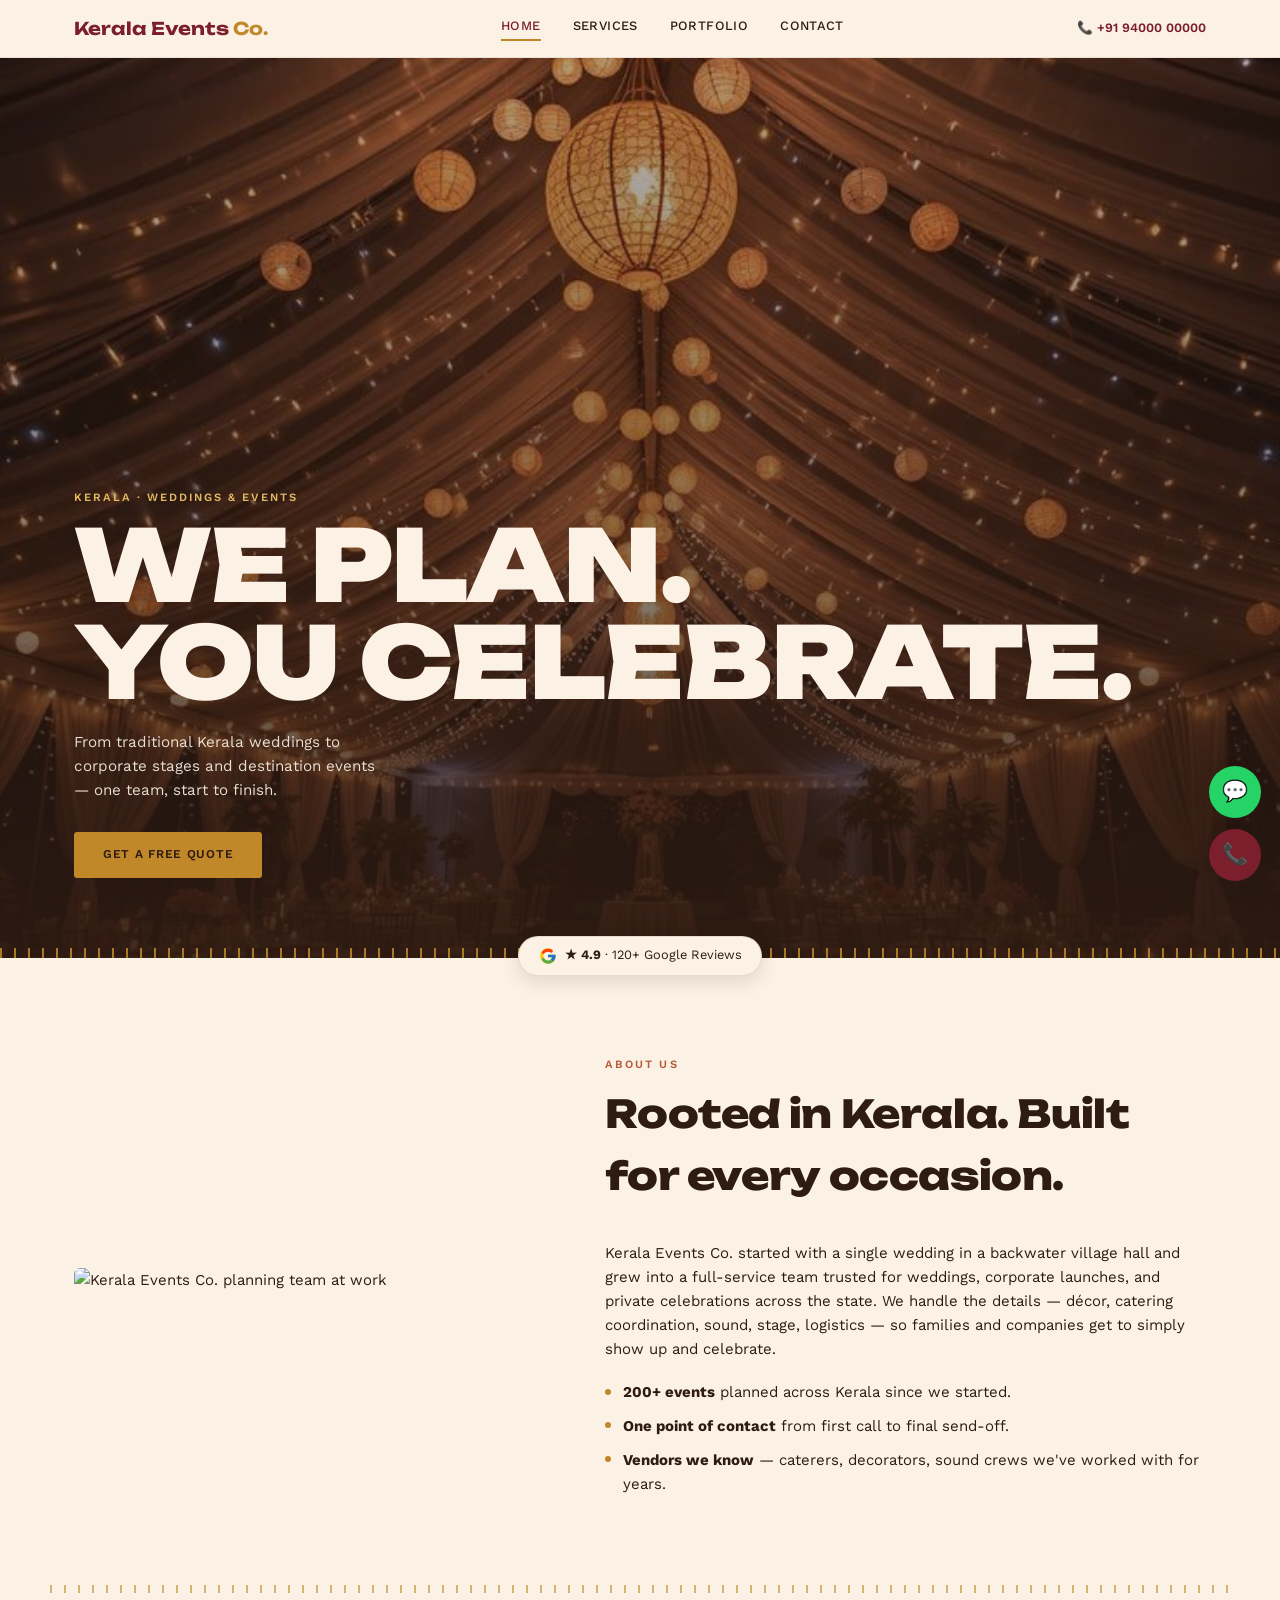
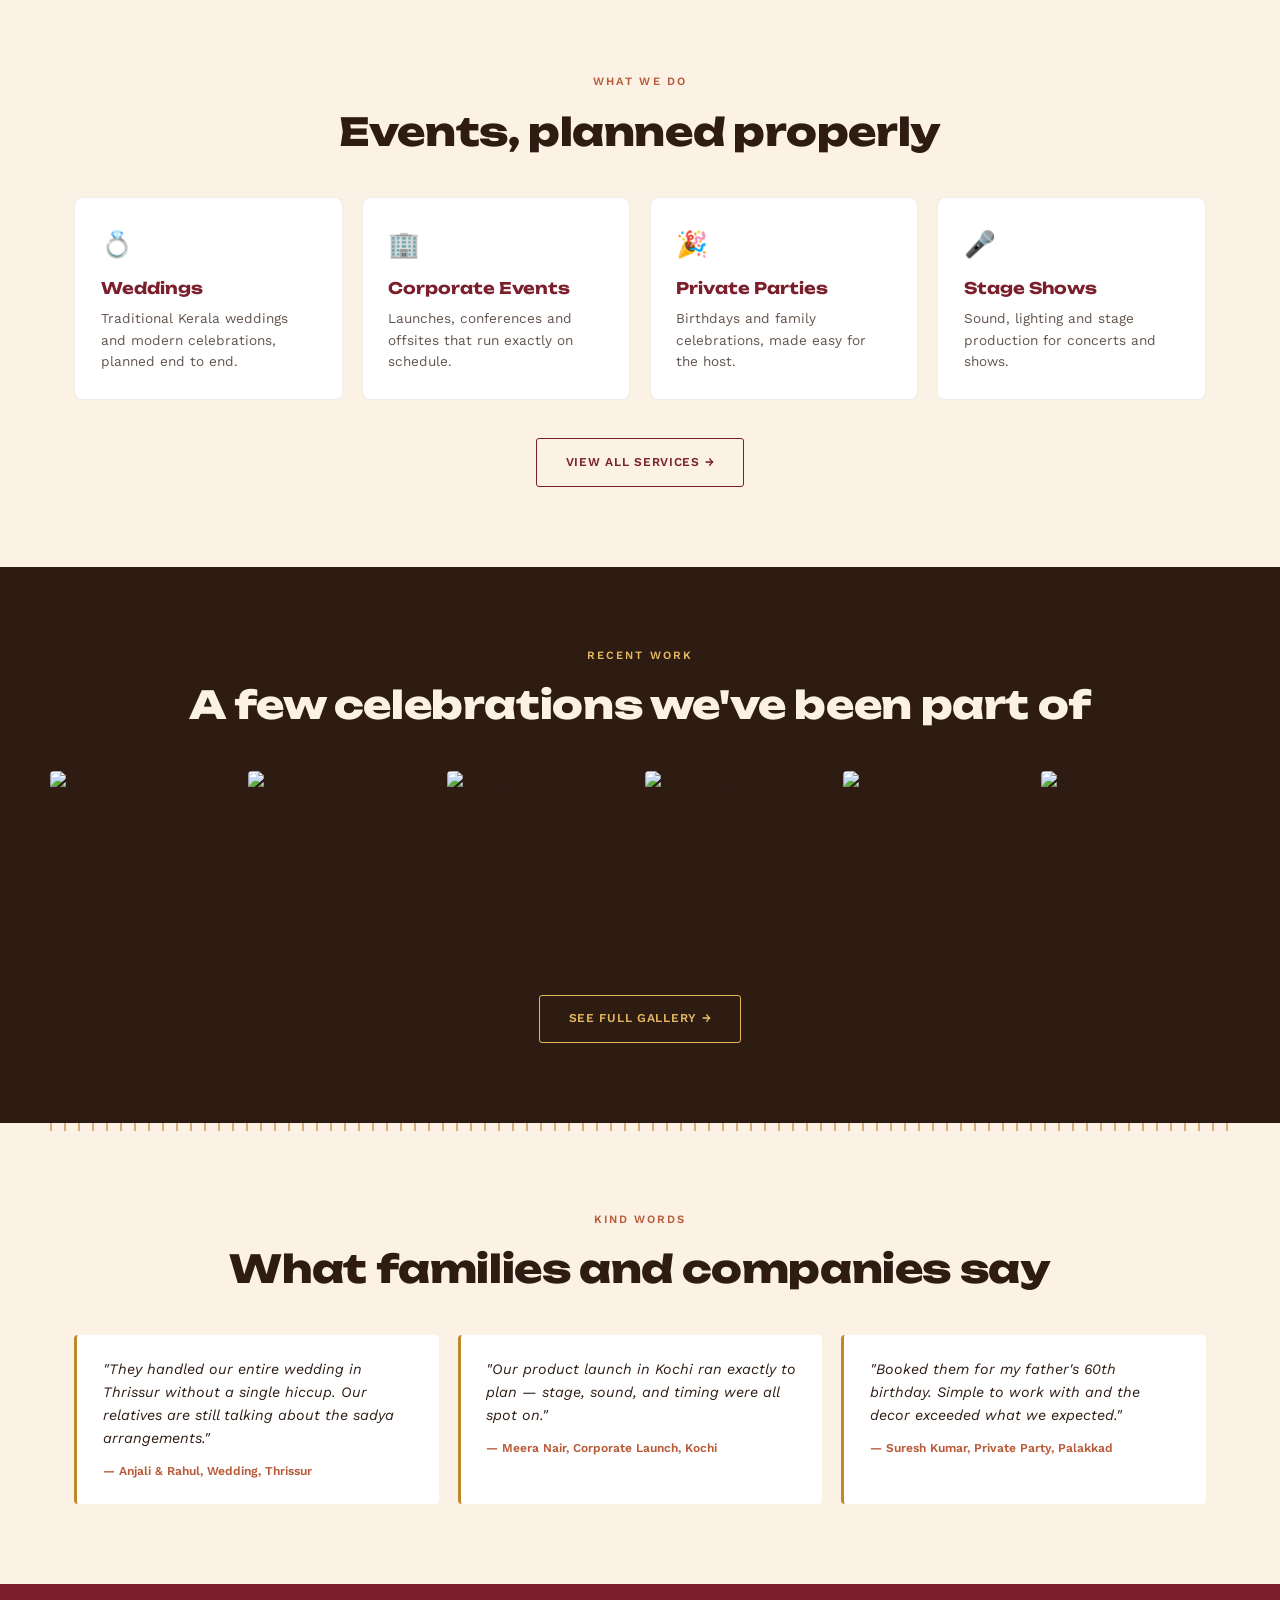
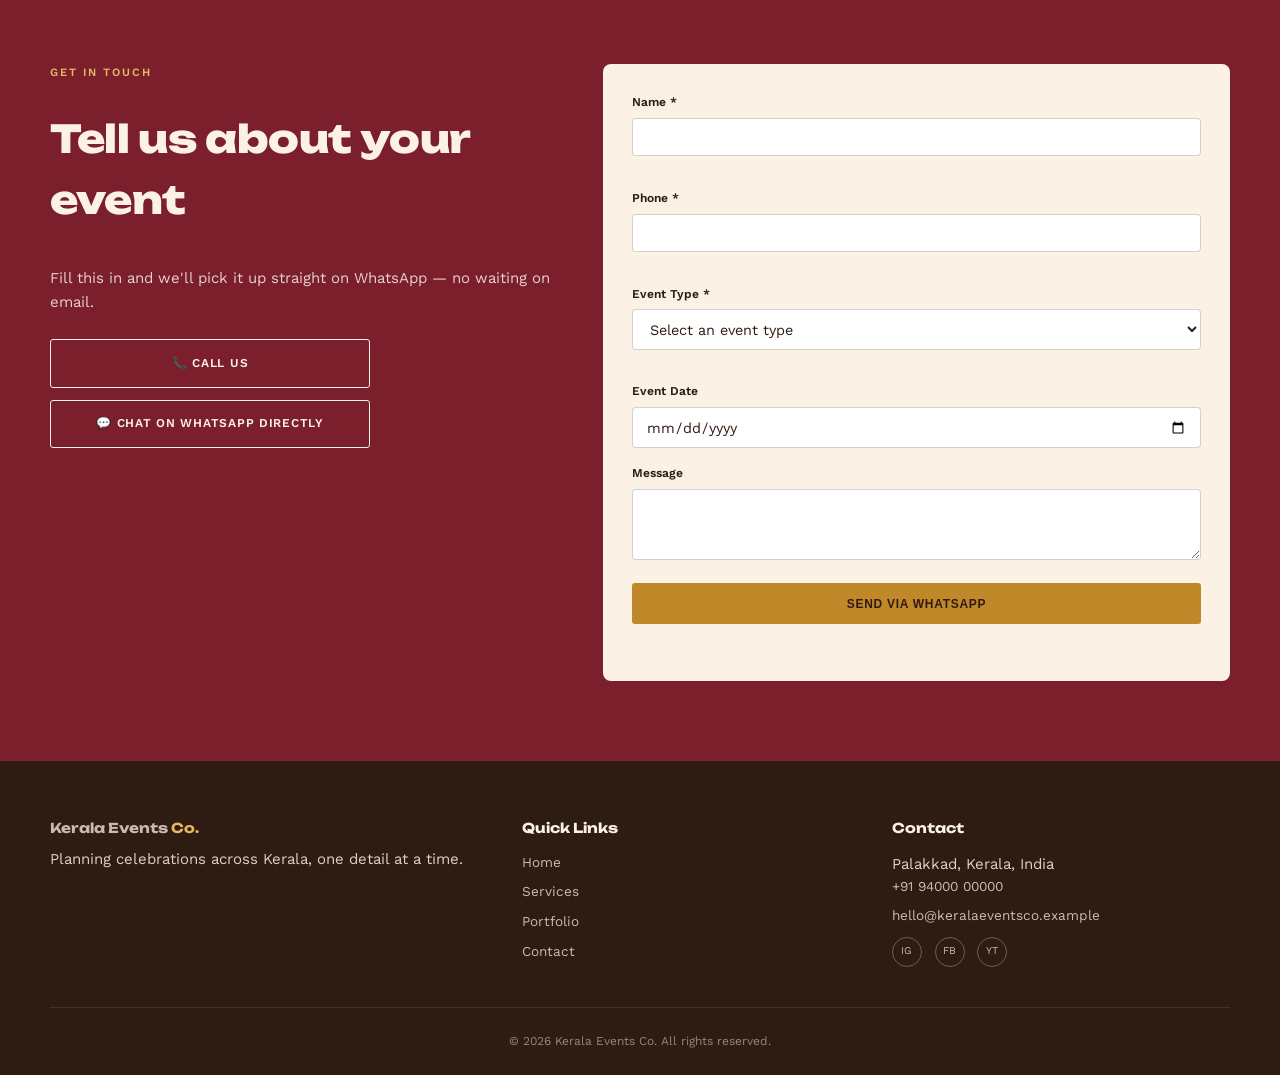
==== index.html @ bb2721f1 "Initial commit" ====
<!DOCTYPE html>
<html lang="en">
<head>
<meta charset="UTF-8">
<meta name="viewport" content="width=device-width, initial-scale=1.0">
<title>Kerala Events Co. — Weddings, Corporate &amp; Private Events in Kerala</title>
<meta name="description" content="Kerala Events Co. plans weddings, corporate events, private parties, destination events, stage shows and exhibitions across Kerala.">

<!-- Google Fonts: Unbounded (giant display) + Work Sans (small body/utility) -->
<link rel="preconnect" href="https://fonts.googleapis.com">
<link rel="preconnect" href="https://fonts.gstatic.com" crossorigin>
<link href="https://fonts.googleapis.com/css2?family=Unbounded:wght@400;600;800;900&family=Work+Sans:wght@400;500;600&display=swap" rel="stylesheet">

<link rel="stylesheet" href="style.css">
</head>
<body>

<!-- ============ HEADER ============ -->
<header class="site-header" id="siteHeader">
  <div class="header-inner">
    <a href="index.html" class="logo">Kerala Events <span>Co.</span></a>

    <nav class="main-nav" id="mainNav">
      <a href="index.html" class="active">Home</a>
      <a href="services.html">Services</a>
      <a href="portfolio.html">Portfolio</a>
      <a href="index.html#contact">Contact</a>
    </nav>

    <div class="header-right">
      <a href="tel:+919400000000" class="header-phone">📞 +91 94000 00000</a>
      <button class="hamburger" id="hamburgerBtn" aria-label="Toggle menu" aria-expanded="false">
        <span></span><span></span><span></span>
      </button>
    </div>
  </div>
</header>

<!-- ============ HERO ============ -->
<section class="hero" id="hero">
  <div class="hero-media" aria-hidden="true">
    <!-- Drop your image file into an "images" folder next to this HTML file,
         then update the path below to match its filename, e.g. images/hero.jpg -->
    <img src="images/hero.jpg" alt="" class="hero-img">
    <div class="hero-overlay"></div>
  </div>

  <div class="hero-content">
    <p class="eyebrow">Kerala · Weddings &amp; Events</p>
    <h1 class="hero-title">WE&nbsp;PLAN.<br>YOU&nbsp;CELEBRATE.</h1>
    <p class="hero-sub">From traditional Kerala weddings to corporate stages and destination events — one team, start to finish.</p>
    <a href="#contact" class="btn btn-gold" id="heroCta">Get a Free Quote</a>
  </div>

  <div class="kasavu-strip" aria-hidden="true"></div>
</section>

<!-- ============ GOOGLE REVIEWS BADGE ============ -->
<div class="reviews-badge-wrap">
  <!-- TODO: replace href with the real Google Maps/Reviews listing URL -->
  <a href="https://www.google.com/maps/place/PLACEHOLDER" target="_blank" rel="noopener" class="reviews-badge">
    <svg width="18" height="18" viewBox="0 0 48 48" aria-hidden="true">
      <path fill="#FFC107" d="M43.6 20.5H42V20.4H24v7.2h11.3c-1.6 4.7-6.1 8.1-11.3 8.1-6.9 0-12.5-5.6-12.5-12.5S17.1 10.7 24 10.7c3.2 0 6.1 1.2 8.3 3.2l5.4-5.4C34.3 5.3 29.4 3.3 24 3.3 12.6 3.3 3.3 12.6 3.3 24S12.6 44.7 24 44.7c11 0 21-8 21-21 0-1.1-.1-2.2-.4-3.2z"/>
      <path fill="#FF3D00" d="M6.3 14.7l6 4.4C13.9 15.4 18.6 12.7 24 12.7c3.2 0 6.1 1.2 8.3 3.2l5.4-5.4C34.3 6.9 29.4 4.7 24 4.7c-7.3 0-13.6 4.1-16.9 10z"/>
      <path fill="#4CAF50" d="M24 44.7c5.3 0 10.1-2 13.7-5.3l-6.3-5.3c-2 1.4-4.6 2.3-7.4 2.3-5.2 0-9.6-3.4-11.2-8.1l-6.2 4.8c3.2 6.3 9.7 10.6 17.4 10.6z"/>
      <path fill="#1976D2" d="M43.6 20.5H42V20.4H24v7.2h11.3c-.8 2.3-2.2 4.2-4 5.6l6.3 5.3c-.4.4 6.7-4.9 6.7-15.1 0-1.1-.1-2.2-.4-3.2z"/>
    </svg>
    <span><strong>★ 4.9</strong> · 120+ Google Reviews</span>
  </a>
</div>

<!-- ============ ABOUT ============ -->
<section class="section about" id="about">
  <div class="about-inner">
    <div class="about-img">
      <img src="https://placehold.co/700x800/7A1F2B/FBF1E5?text=Our+Team" alt="Kerala Events Co. planning team at work">
    </div>
    <div class="about-text">
      <p class="eyebrow eyebrow-dark">About Us</p>
      <h2>Rooted in Kerala. Built for every occasion.</h2>
      <p>Kerala Events Co. started with a single wedding in a backwater village hall and grew into a full-service team trusted for weddings, corporate launches, and private celebrations across the state. We handle the details — décor, catering coordination, sound, stage, logistics — so families and companies get to simply show up and celebrate.</p>
      <ul class="usp-list">
        <li><strong>200+ events</strong> planned across Kerala since we started.</li>
        <li><strong>One point of contact</strong> from first call to final send-off.</li>
        <li><strong>Vendors we know</strong> — caterers, decorators, sound crews we've worked with for years.</li>
      </ul>
    </div>
  </div>
</section>

<div class="kasavu-divider" aria-hidden="true"></div>

<!-- ============ SERVICES PREVIEW ============ -->
<section class="section services-preview" id="services-preview">
  <p class="eyebrow eyebrow-dark center">What We Do</p>
  <h2 class="center">Events, planned properly</h2>

  <div class="service-cards">
    <a href="services.html#weddings" class="service-card">
      <span class="service-icon">💍</span>
      <h3>Weddings</h3>
      <p>Traditional Kerala weddings and modern celebrations, planned end to end.</p>
    </a>
    <a href="services.html#corporate" class="service-card">
      <span class="service-icon">🏢</span>
      <h3>Corporate Events</h3>
      <p>Launches, conferences and offsites that run exactly on schedule.</p>
    </a>
    <a href="services.html#private-parties" class="service-card">
      <span class="service-icon">🎉</span>
      <h3>Private Parties</h3>
      <p>Birthdays and family celebrations, made easy for the host.</p>
    </a>
    <a href="services.html#stage-shows" class="service-card">
      <span class="service-icon">🎤</span>
      <h3>Stage Shows</h3>
      <p>Sound, lighting and stage production for concerts and shows.</p>
    </a>
  </div>

  <div class="center">
    <a href="services.html" class="btn btn-outline">View All Services →</a>
  </div>
</section>

<!-- ============ PORTFOLIO PREVIEW ============ -->
<section class="section portfolio-preview" id="portfolio-preview">
  <p class="eyebrow center">Recent Work</p>
  <h2 class="center light">A few celebrations we've been part of</h2>

  <div class="portfolio-grid">
    <img src="https://placehold.co/500x500/7A1F2B/FBF1E5?text=Wedding+1" alt="Kerala wedding decor setup">
    <img src="https://placehold.co/500x500/C08829/2E1B12?text=Corporate+1" alt="Corporate event stage">
    <img src="https://placehold.co/500x500/2E1B12/FBF1E5?text=Wedding+2" alt="Wedding mandapam decoration">
    <img src="https://placehold.co/500x500/B75B39/FBF1E5?text=Private+Party" alt="Private birthday party setup">
    <img src="https://placehold.co/500x500/7A1F2B/FBF1E5?text=Stage+Show" alt="Stage show lighting setup">
    <img src="https://placehold.co/500x500/C08829/2E1B12?text=Exhibition" alt="Exhibition stall design">
  </div>

  <div class="center">
    <a href="portfolio.html" class="btn btn-gold-outline">See Full Gallery →</a>
  </div>
</section>

<div class="kasavu-divider" aria-hidden="true"></div>

<!-- ============ TESTIMONIALS ============ -->
<section class="section testimonials" id="testimonials">
  <p class="eyebrow eyebrow-dark center">Kind Words</p>
  <h2 class="center">What families and companies say</h2>

  <div class="testimonial-grid">
    <blockquote class="testimonial-card">
      <p>"They handled our entire wedding in Thrissur without a single hiccup. Our relatives are still talking about the sadya arrangements."</p>
      <footer>— Anjali &amp; Rahul, Wedding, Thrissur</footer>
    </blockquote>
    <blockquote class="testimonial-card">
      <p>"Our product launch in Kochi ran exactly to plan — stage, sound, and timing were all spot on."</p>
      <footer>— Meera Nair, Corporate Launch, Kochi</footer>
    </blockquote>
    <blockquote class="testimonial-card">
      <p>"Booked them for my father's 60th birthday. Simple to work with and the decor exceeded what we expected."</p>
      <footer>— Suresh Kumar, Private Party, Palakkad</footer>
    </blockquote>
  </div>
</section>

<!-- ============ CONTACT SECTION (only form on the site) ============ -->
<section class="section contact" id="contact">
  <div class="contact-inner">
    <div class="contact-text">
      <p class="eyebrow">Get in Touch</p>
      <h2>Tell us about your event</h2>
      <p>Fill this in and we'll pick it up straight on WhatsApp — no waiting on email.</p>

      <div class="contact-alt">
        <a href="tel:+919400000000" class="btn btn-outline-light">📞 Call Us</a>
        <a href="https://wa.me/919400000000" target="_blank" rel="noopener" class="btn btn-outline-light">💬 Chat on WhatsApp Directly</a>
      </div>
    </div>

    <form id="contactForm" class="contact-form" novalidate>
      <div class="form-row">
        <label for="name">Name *</label>
        <input type="text" id="name" name="name" required>
        <span class="error-msg" id="err-name"></span>
      </div>

      <div class="form-row">
        <label for="phone">Phone *</label>
        <input type="tel" id="phone" name="phone" required>
        <span class="error-msg" id="err-phone"></span>
      </div>

      <div class="form-row">
        <label for="eventType">Event Type *</label>
        <select id="eventType" name="eventType" required>
          <option value="">Select an event type</option>
          <option value="Wedding">Wedding</option>
          <option value="Corporate Event">Corporate Event</option>
          <option value="Private Party">Private Party</option>
          <option value="Destination Event">Destination Event</option>
          <option value="Stage Show">Stage Show</option>
          <option value="Exhibition">Exhibition</option>
          <option value="Other">Other</option>
        </select>
        <span class="error-msg" id="err-eventType"></span>
      </div>

      <div class="form-row">
        <label for="eventDate">Event Date</label>
        <input type="date" id="eventDate" name="eventDate">
      </div>

      <div class="form-row">
        <label for="message">Message</label>
        <textarea id="message" name="message" rows="3"></textarea>
      </div>

      <button type="submit" class="btn btn-gold full-width">Send via WhatsApp</button>
      <p class="form-status" id="formStatus" aria-live="polite"></p>
    </form>
  </div>
</section>

<!-- ============ FOOTER ============ -->
<footer class="site-footer">
  <div class="footer-inner">
    <div class="footer-col">
      <a href="index.html" class="logo footer-logo">Kerala Events <span>Co.</span></a>
      <p>Planning celebrations across Kerala, one detail at a time.</p>
    </div>

    <div class="footer-col">
      <h4>Quick Links</h4>
      <a href="index.html">Home</a>
      <a href="services.html">Services</a>
      <a href="portfolio.html">Portfolio</a>
      <a href="index.html#contact">Contact</a>
    </div>

    <div class="footer-col">
      <h4>Contact</h4>
      <p>Palakkad, Kerala, India</p>
      <p><a href="tel:+919400000000">+91 94000 00000</a></p>
      <p><a href="mailto:hello@keralaeventsco.example">hello@keralaeventsco.example</a></p>
      <div class="social-icons">
        <a href="#" aria-label="Instagram">IG</a>
        <a href="#" aria-label="Facebook">FB</a>
        <a href="#" aria-label="YouTube">YT</a>
      </div>
    </div>
  </div>
  <p class="copyright">© 2026 Kerala Events Co. All rights reserved.</p>
</footer>

<!-- ============ FLOATING WHATSAPP + CALL BUTTONS ============ -->
<div class="floating-buttons">
  <a href="https://wa.me/919400000000" target="_blank" rel="noopener" class="fab fab-whatsapp" aria-label="Chat on WhatsApp">💬</a>
  <a href="tel:+919400000000" class="fab fab-call" aria-label="Call us">📞</a>
</div>

<script src="script.js"></script>
</body>
</html>
---- style.css ----
/* ============================================================
   KERALA EVENTS CO. — SHARED STYLESHEET
   Tokens:
   --ivory   #FBF1E5  background
   --maroon  #7A1F2B  primary (kasavu border maroon)
   --gold    #C08829  accent (kasavu gold thread)
   --coffee  #2E1B12  ink / dark sections
   --clay    #B75B39  secondary warm accent
   Display font: Unbounded (giant, used sparingly)
   Body font:    Work Sans (small, workhorse)
   Signature: "kasavu" gold-thread strip — a nod to the gold
   border of a Kerala kasavu mundu/saree, used as a section divider.
   ============================================================ */

* { box-sizing: border-box; margin: 0; padding: 0; }

:root {
  --ivory: #FBF1E5;
  --maroon: #7A1F2B;
  --maroon-dark: #591620;
  --gold: #C08829;
  --gold-light: #E3B860;
  --coffee: #2E1B12;
  --clay: #B75B39;
  --font-display: 'Unbounded', sans-serif;
  --font-body: 'Work Sans', sans-serif;
}

html { scroll-behavior: smooth; }

body {
  font-family: var(--font-body);
  background: var(--ivory);
  color: var(--coffee);
  font-size: 15px;
  line-height: 1.6;
  overflow-x: hidden;
}

img { max-width: 100%; display: block; }
a { text-decoration: none; color: inherit; }
ul { list-style: none; }

.section { padding: 5rem 1.5rem; max-width: 1180px; margin: 0 auto; }
.center { text-align: center; }
.light { color: var(--ivory); }

.eyebrow {
  font-size: 0.7rem;
  letter-spacing: 0.18em;
  text-transform: uppercase;
  color: var(--gold-light);
  font-weight: 600;
  margin-bottom: 0.6rem;
}
.eyebrow-dark { color: var(--clay); }

h2 {
  font-family: var(--font-display);
  font-weight: 800;
  font-size: clamp(1.6rem, 3.4vw, 2.4rem);
  margin-bottom: 2.2rem;
  letter-spacing: -0.01em;
}

/* ---------- BUTTONS ---------- */
.btn {
  display: inline-block;
  padding: 0.85rem 1.8rem;
  border-radius: 3px;
  font-size: 0.75rem;
  font-weight: 600;
  letter-spacing: 0.06em;
  text-transform: uppercase;
  transition: transform 0.15s ease, background 0.2s ease;
}
.btn:hover { transform: translateY(-2px); }
.btn-gold { background: var(--gold); color: var(--coffee); }
.btn-gold:hover { background: var(--gold-light); }
.btn-outline { border: 1.5px solid var(--maroon); color: var(--maroon); }
.btn-outline:hover { background: var(--maroon); color: var(--ivory); }
.btn-gold-outline { border: 1.5px solid var(--gold); color: var(--gold); }
.btn-gold-outline:hover { background: var(--gold); color: var(--coffee); }
.btn-outline-light { border: 1.5px solid var(--ivory); color: var(--ivory); display: block; text-align: center; margin-bottom: 0.75rem; }
.btn-outline-light:hover { background: var(--ivory); color: var(--maroon-dark); }
.full-width { width: 100%; border: none; cursor: pointer; }

/* ---------- HEADER ---------- */
.site-header {
  position: sticky;
  top: 0;
  z-index: 100;
  background: rgba(251, 241, 229, 0.94);
  backdrop-filter: blur(6px);
  border-bottom: 1px solid rgba(46, 27, 18, 0.08);
  transition: box-shadow 0.2s ease;
}
.site-header.scrolled { box-shadow: 0 2px 14px rgba(46,27,18,0.08); }

.header-inner {
  max-width: 1180px;
  margin: 0 auto;
  padding: 0.9rem 1.5rem;
  display: flex;
  align-items: center;
  justify-content: space-between;
}

.logo {
  font-family: var(--font-display);
  font-weight: 700;
  font-size: 1.1rem;
  color: var(--maroon);
}
.logo span { color: var(--gold); }

.main-nav { display: flex; gap: 2rem; }
.main-nav a {
  font-size: 0.8rem;
  font-weight: 500;
  letter-spacing: 0.03em;
  text-transform: uppercase;
  color: var(--coffee);
  position: relative;
  padding-bottom: 4px;
}
.main-nav a.active,
.main-nav a:hover { color: var(--maroon); }
.main-nav a.active::after {
  content: '';
  position: absolute;
  left: 0; bottom: 0;
  width: 100%; height: 2px;
  background: var(--gold);
}

.header-right { display: flex; align-items: center; gap: 1.2rem; }
.header-phone {
  font-size: 0.8rem;
  font-weight: 600;
  color: var(--maroon);
  display: none;
}

.hamburger {
  display: flex;
  flex-direction: column;
  justify-content: center;
  gap: 5px;
  width: 30px;
  height: 24px;
  background: none;
  border: none;
  cursor: pointer;
}
.hamburger span {
  display: block;
  height: 2px;
  width: 100%;
  background: var(--coffee);
  transition: transform 0.25s ease, opacity 0.25s ease;
}
.hamburger.open span:nth-child(1) { transform: translateY(7px) rotate(45deg); }
.hamburger.open span:nth-child(2) { opacity: 0; }
.hamburger.open span:nth-child(3) { transform: translateY(-7px) rotate(-45deg); }

@media (min-width: 860px) {
  .header-phone { display: inline-block; }
  .hamburger { display: none; }
  .main-nav { position: static; flex-direction: row; background: none; padding: 0; box-shadow: none; }
}

@media (max-width: 859px) {
  .main-nav {
    position: fixed;
    top: 64px; left: 0; right: 0;
    flex-direction: column;
    background: var(--ivory);
    padding: 1.5rem;
    gap: 1.2rem;
    box-shadow: 0 8px 20px rgba(46,27,18,0.1);
    transform: translateY(-130%);
    opacity: 0;
    transition: transform 0.25s ease, opacity 0.25s ease;
  }
  .main-nav.open { transform: translateY(0); opacity: 1; }
}

/* ---------- HERO ---------- */
.hero {
  position: relative;
  min-height: 92vh;
  min-height: 100svh;
  display: flex;
  align-items: flex-end;
  overflow: hidden;
}
.hero-media { position: absolute; inset: 0; z-index: -1; background: var(--coffee); }
.hero-img { width: 100%; height: 100%; object-fit: cover; object-position: center; }
.hero-overlay {
  position: absolute; inset: 0;
  background: linear-gradient(180deg, rgba(46,27,18,0.35) 0%, rgba(46,27,18,0.55) 55%, rgba(46,27,18,0.9) 100%);
}
.hero-content {
  position: relative;
  padding: 0 1.5rem 5rem;
  max-width: 1180px;
  margin: 0 auto;
  width: 100%;
  color: var(--ivory);
}
.hero-content .eyebrow { color: var(--gold-light); }
.hero-title {
  font-family: var(--font-display);
  font-weight: 900;
  font-size: clamp(2.6rem, 9vw, 6.2rem);
  line-height: 0.98;
  letter-spacing: -0.02em;
  margin-bottom: 1.2rem;
}
.hero-sub {
  font-size: 0.95rem;
  max-width: 34ch;
  margin-bottom: 1.8rem;
  color: rgba(251,241,229,0.9);
}

/* Signature: kasavu gold-thread strip along hero base */
.kasavu-strip {
  position: absolute;
  left: 0; right: 0; bottom: 0;
  height: 10px;
  background: repeating-linear-gradient(
    90deg,
    var(--gold) 0px, var(--gold) 2px,
    transparent 2px, transparent 14px
  );
  opacity: 0.85;
}
.kasavu-divider {
  height: 8px;
  max-width: 1180px;
  margin: 0 auto;
  background: repeating-linear-gradient(
    90deg,
    var(--gold) 0px, var(--gold) 2px,
    transparent 2px, transparent 14px
  );
  opacity: 0.6;
}

/* ---------- REVIEWS BADGE ---------- */
.reviews-badge-wrap { display: flex; justify-content: center; margin-top: -1.4rem; position: relative; z-index: 2; }
.reviews-badge {
  background: var(--ivory);
  border: 1px solid rgba(46,27,18,0.1);
  box-shadow: 0 6px 18px rgba(46,27,18,0.12);
  border-radius: 999px;
  padding: 0.55rem 1.2rem;
  display: flex;
  align-items: center;
  gap: 0.5rem;
  font-size: 0.8rem;
}

/* ---------- ABOUT ---------- */
.about-inner {
  display: grid;
  grid-template-columns: 1fr;
  gap: 2.5rem;
  align-items: center;
}
.about-img img { border-radius: 6px; }
.usp-list { margin-top: 1.2rem; }
.usp-list li { margin-bottom: 0.6rem; padding-left: 1.1rem; position: relative; }
.usp-list li::before {
  content: '';
  position: absolute; left: 0; top: 0.55em;
  width: 6px; height: 6px;
  background: var(--gold);
  border-radius: 50%;
}
@media (min-width: 780px) {
  .about-inner { grid-template-columns: 0.9fr 1.1fr; }
}

/* ---------- SERVICES PREVIEW ---------- */
.service-cards {
  display: grid;
  grid-template-columns: 1fr;
  gap: 1.2rem;
  margin-bottom: 2.4rem;
}
.service-card {
  background: #fff;
  border: 1px solid rgba(46,27,18,0.08);
  border-radius: 8px;
  padding: 1.6rem;
  transition: transform 0.15s ease, box-shadow 0.15s ease;
}
.service-card:hover { transform: translateY(-3px); box-shadow: 0 10px 24px rgba(46,27,18,0.1); }
.service-icon { font-size: 1.6rem; display: block; margin-bottom: 0.7rem; }
.service-card h3 { font-family: var(--font-display); font-size: 1rem; margin-bottom: 0.4rem; color: var(--maroon); }
.service-card p { font-size: 0.85rem; color: rgba(46,27,18,0.75); }
@media (min-width: 640px) { .service-cards { grid-template-columns: repeat(2, 1fr); } }
@media (min-width: 960px) { .service-cards { grid-template-columns: repeat(4, 1fr); } }

/* ---------- PORTFOLIO PREVIEW ---------- */
.portfolio-preview { background: var(--coffee); max-width: none; padding: 5rem 1.5rem; }
.portfolio-preview .btn-gold-outline { color: var(--gold-light); border-color: var(--gold-light); }
.portfolio-grid {
  display: grid;
  grid-template-columns: repeat(2, 1fr);
  gap: 0.6rem;
  max-width: 1180px;
  margin: 0 auto 2.2rem;
}
.portfolio-grid img { border-radius: 4px; aspect-ratio: 1/1; object-fit: cover; }
@media (min-width: 640px) { .portfolio-grid { grid-template-columns: repeat(3, 1fr); } }
@media (min-width: 960px) { .portfolio-grid { grid-template-columns: repeat(6, 1fr); } }

/* ---------- TESTIMONIALS ---------- */
.testimonial-grid {
  display: grid;
  grid-template-columns: 1fr;
  gap: 1.2rem;
}
.testimonial-card {
  background: #fff;
  border-left: 3px solid var(--gold);
  padding: 1.4rem 1.6rem;
  border-radius: 4px;
  font-size: 0.9rem;
}
.testimonial-card p { margin-bottom: 0.8rem; font-style: italic; }
.testimonial-card footer { font-size: 0.75rem; color: var(--clay); font-weight: 600; }
@media (min-width: 780px) { .testimonial-grid { grid-template-columns: repeat(3, 1fr); } }

/* ---------- CONTACT ---------- */
.contact { background: var(--maroon); max-width: none; padding: 5rem 1.5rem; color: var(--ivory); }
.contact .eyebrow { color: var(--gold-light); }
.contact h2 { color: var(--ivory); }
.contact-inner {
  max-width: 1180px;
  margin: 0 auto;
  display: grid;
  grid-template-columns: 1fr;
  gap: 2.5rem;
}
.contact-text p { color: rgba(251,241,229,0.85); margin-bottom: 1.6rem; }
.contact-alt { max-width: 320px; }

.contact-form {
  background: var(--ivory);
  border-radius: 8px;
  padding: 1.8rem;
  color: var(--coffee);
}
.form-row { margin-bottom: 1rem; }
.form-row label { display: block; font-size: 0.75rem; font-weight: 600; margin-bottom: 0.35rem; }
.form-row input,
.form-row select,
.form-row textarea {
  width: 100%;
  padding: 0.65rem 0.8rem;
  border: 1px solid rgba(46,27,18,0.2);
  border-radius: 4px;
  font-family: var(--font-body);
  font-size: 0.9rem;
  background: #fff;
  color: var(--coffee);
}
.form-row input:focus,
.form-row select:focus,
.form-row textarea:focus {
  outline: 2px solid var(--gold);
  outline-offset: 1px;
}
.error-msg { display: block; color: #B00020; font-size: 0.72rem; margin-top: 0.3rem; min-height: 1em; }
.form-status { text-align: center; font-size: 0.8rem; margin-top: 0.8rem; min-height: 1.2em; color: var(--maroon-dark); font-weight: 600; }

@media (min-width: 860px) { .contact-inner { grid-template-columns: 0.9fr 1.1fr; } }

/* ---------- FOOTER ---------- */
.site-footer { background: var(--coffee); color: rgba(251,241,229,0.85); padding: 3.5rem 1.5rem 1.5rem; }
.footer-inner {
  max-width: 1180px;
  margin: 0 auto;
  display: grid;
  grid-template-columns: 1fr;
  gap: 2rem;
  margin-bottom: 2rem;
}
.footer-logo { color: var(--ivory); margin-bottom: 0.6rem; display: inline-block; }
.footer-logo span { color: var(--gold-light); }
.footer-col h4 { font-family: var(--font-display); font-size: 0.85rem; color: var(--ivory); margin-bottom: 0.8rem; }
.footer-col a { display: block; font-size: 0.85rem; margin-bottom: 0.5rem; color: rgba(251,241,229,0.75); }
.footer-col a:hover { color: var(--gold-light); }
.social-icons { display: flex; gap: 0.8rem; margin-top: 0.6rem; }
.social-icons a {
  width: 30px; height: 30px;
  border: 1px solid rgba(251,241,229,0.3);
  border-radius: 50%;
  display: flex; align-items: center; justify-content: center;
  font-size: 0.65rem;
}
.copyright { text-align: center; font-size: 0.75rem; color: rgba(251,241,229,0.5); border-top: 1px solid rgba(251,241,229,0.1); padding-top: 1.5rem; max-width: 1180px; margin: 0 auto; }
@media (min-width: 780px) { .footer-inner { grid-template-columns: 1.3fr 1fr 1fr; } }

/* ---------- FLOATING BUTTONS ---------- */
.floating-buttons {
  position: fixed;
  right: 1.2rem;
  bottom: 1.2rem;
  z-index: 200;
  display: flex;
  flex-direction: column;
  gap: 0.7rem;
}
.fab {
  width: 52px; height: 52px;
  border-radius: 50%;
  display: flex; align-items: center; justify-content: center;
  font-size: 1.3rem;
  box-shadow: 0 6px 16px rgba(46,27,18,0.25);
  transition: transform 0.15s ease;
}
.fab:hover { transform: scale(1.08); }
.fab-whatsapp { background: #25D366; }
.fab-call { background: var(--maroon); color: var(--ivory); }

/* ---------- SCROLL FADE-IN ---------- */
.fade-in { opacity: 0; transform: translateY(16px); transition: opacity 0.6s ease, transform 0.6s ease; }
.fade-in.visible { opacity: 1; transform: translateY(0); }

@media (prefers-reduced-motion: reduce) {
  html { scroll-behavior: auto; }
  .fade-in, .fab, .btn { transition: none; }
}

/* ============================================================
   SERVICES PAGE — page banner, alternating service rows, CTA banner
   ============================================================ */

/* ---------- PAGE BANNER (services.html / portfolio.html) ---------- */
.page-banner {
  position: relative;
  background: var(--coffee);
  padding: 6rem 1.5rem 3.5rem;
  text-align: center;
  overflow: hidden;
}
.page-banner-inner { max-width: 720px; margin: 0 auto; position: relative; z-index: 1; }
.page-banner .eyebrow { color: var(--gold-light); }
.page-banner h1 {
  font-family: var(--font-display);
  font-weight: 900;
  font-size: clamp(2.2rem, 6vw, 3.4rem);
  color: var(--ivory);
  letter-spacing: -0.01em;
  margin-bottom: 0.8rem;
}
.page-banner-sub { color: rgba(251,241,229,0.8); font-size: 0.95rem; max-width: 46ch; margin: 0 auto; }
.page-banner .kasavu-strip { opacity: 0.7; }

/* ---------- SERVICE DETAIL ROWS ---------- */
.service-detail { padding-top: 4rem; }
.service-row {
  display: grid;
  grid-template-columns: 1fr;
  gap: 1.8rem;
  align-items: center;
  padding: 2.2rem 0;
}
.service-row + .service-row { border-top: 1px solid rgba(46,27,18,0.08); }
.service-row-img img { border-radius: 8px; }
.service-row-text .service-icon { font-size: 1.8rem; display: block; margin-bottom: 0.6rem; }
.service-row-text h2 { color: var(--maroon); margin-bottom: 0.8rem; }
.service-row-text p { font-size: 0.92rem; color: rgba(46,27,18,0.8); max-width: 52ch; }

@media (min-width: 780px) {
  .service-row { grid-template-columns: 1fr 1fr; gap: 3rem; }
  .service-row.reverse .service-row-img { order: 2; }
  .service-row.reverse .service-row-text { order: 1; }
}

/* ---------- PORTFOLIO DETAIL GRID ---------- */
.portfolio-detail-grid {
  display: grid;
  grid-template-columns: repeat(2, 1fr);
  gap: 1.4rem;
}
.portfolio-item img { border-radius: 6px; aspect-ratio: 1/1; object-fit: cover; }
.portfolio-item figcaption {
  margin-top: 0.5rem;
  font-size: 0.72rem;
  font-weight: 600;
  letter-spacing: 0.04em;
  text-transform: uppercase;
  color: var(--clay);
}
@media (min-width: 640px) { .portfolio-detail-grid { grid-template-columns: repeat(3, 1fr); } }
@media (min-width: 960px) { .portfolio-detail-grid { grid-template-columns: repeat(5, 1fr); } }

/* ---------- CLOSING CTA BANNER ---------- */
.cta-banner {
  background: var(--maroon);
  padding: 3.5rem 1.5rem;
  text-align: center;
}
.cta-banner h2 {
  font-family: var(--font-display);
  color: var(--ivory);
  font-size: clamp(1.4rem, 3vw, 2rem);
  margin-bottom: 1.4rem;
}
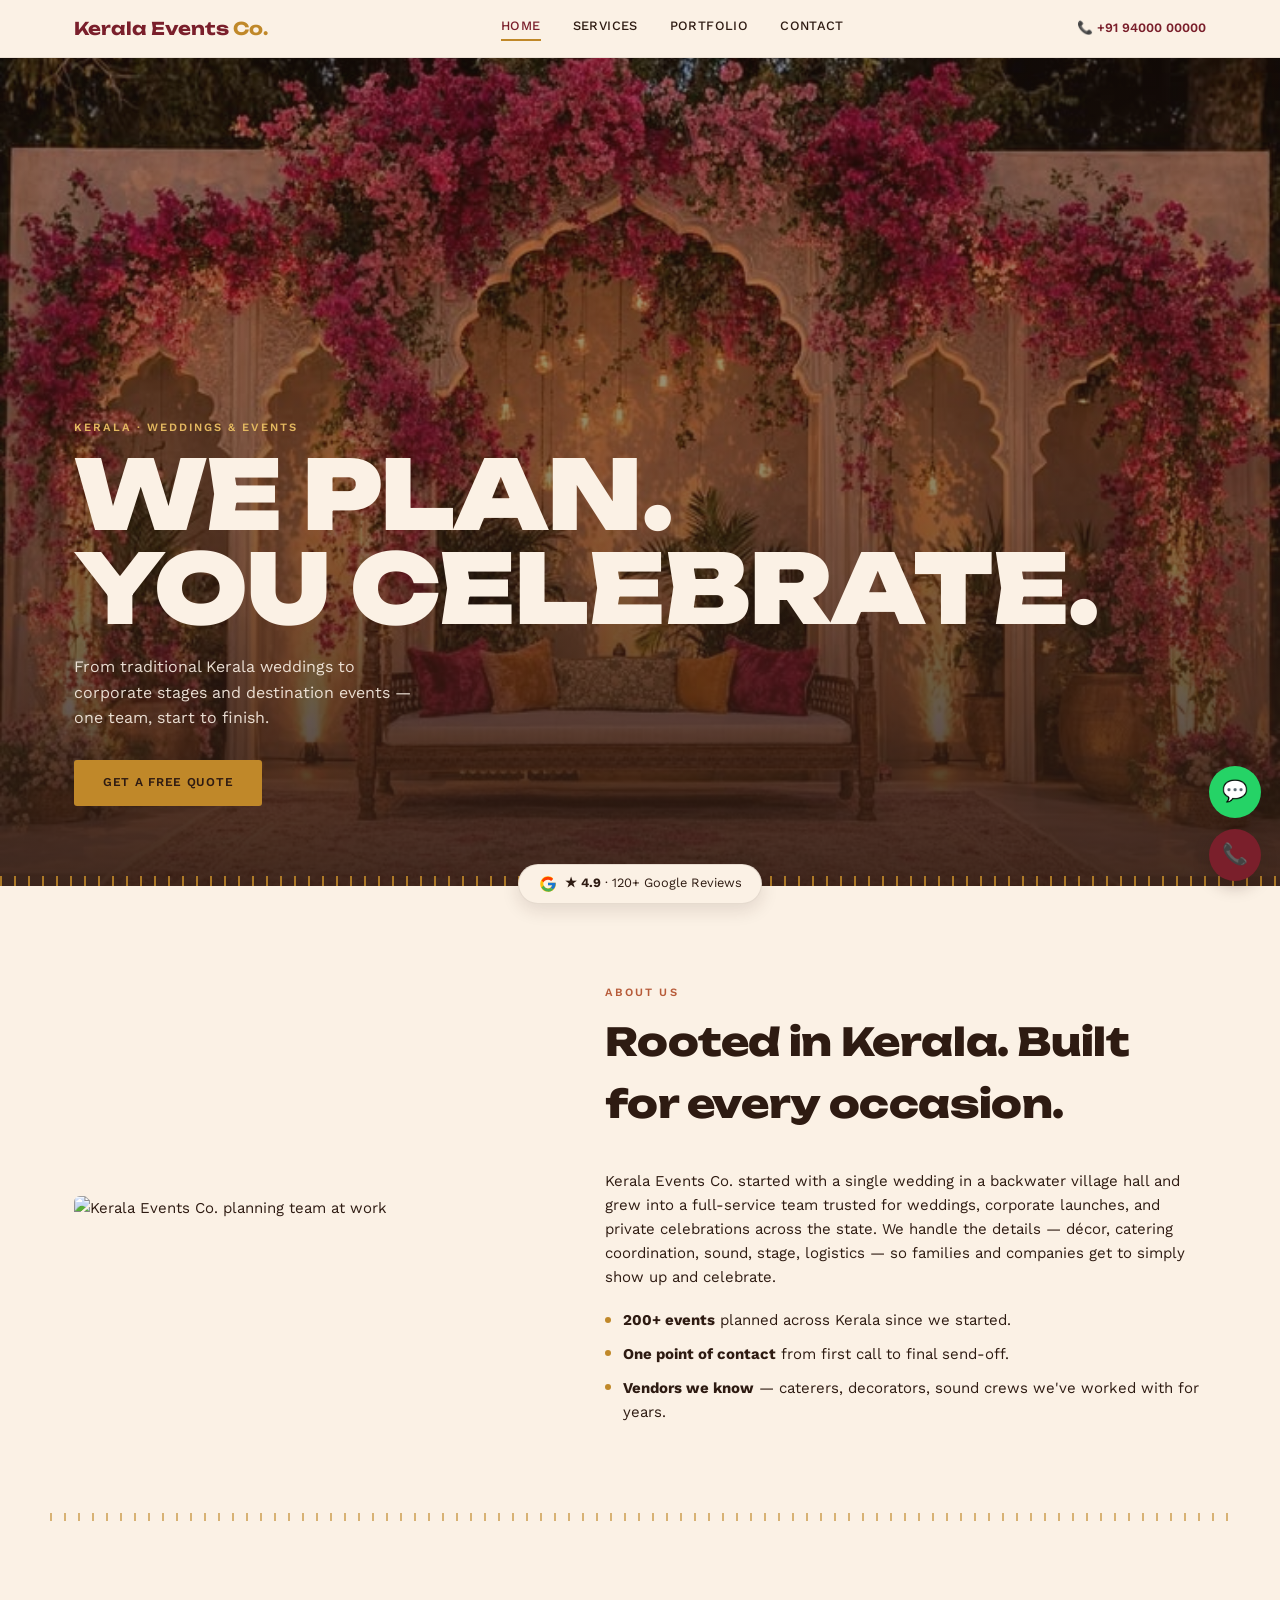
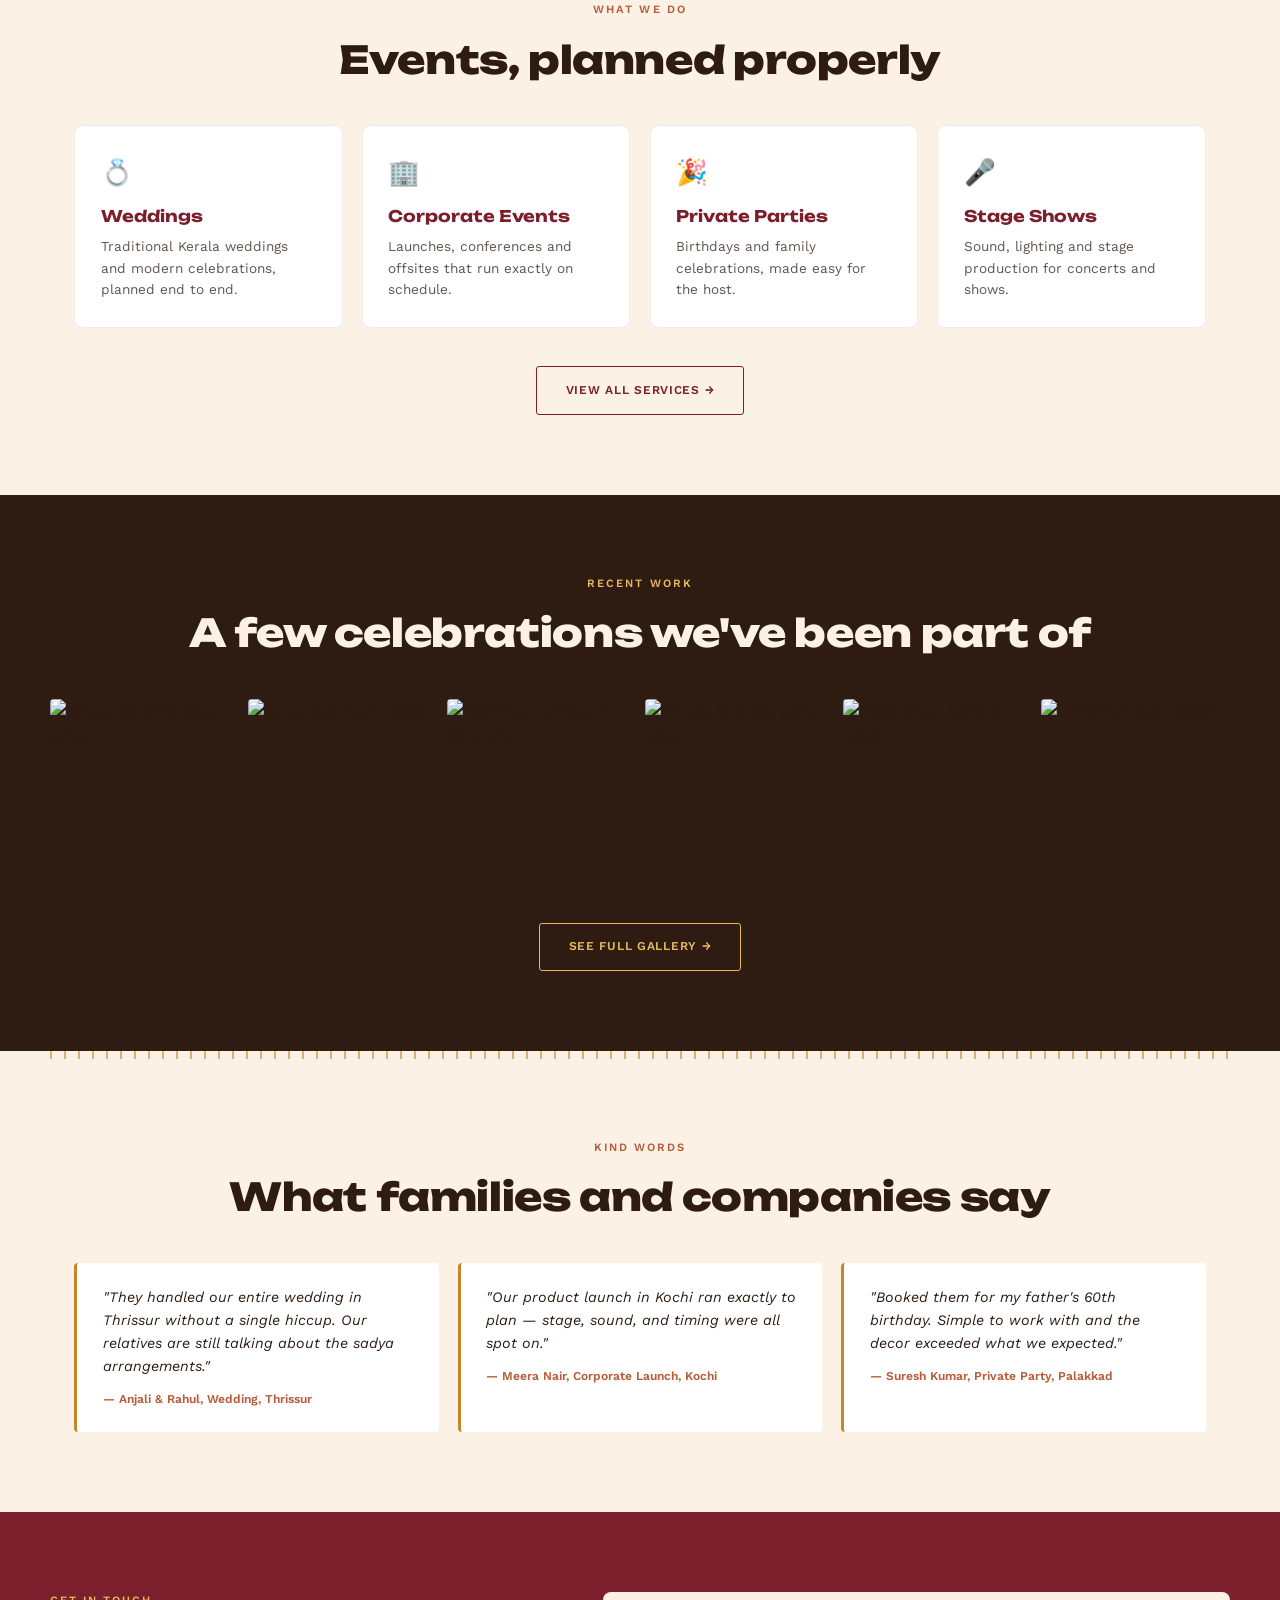
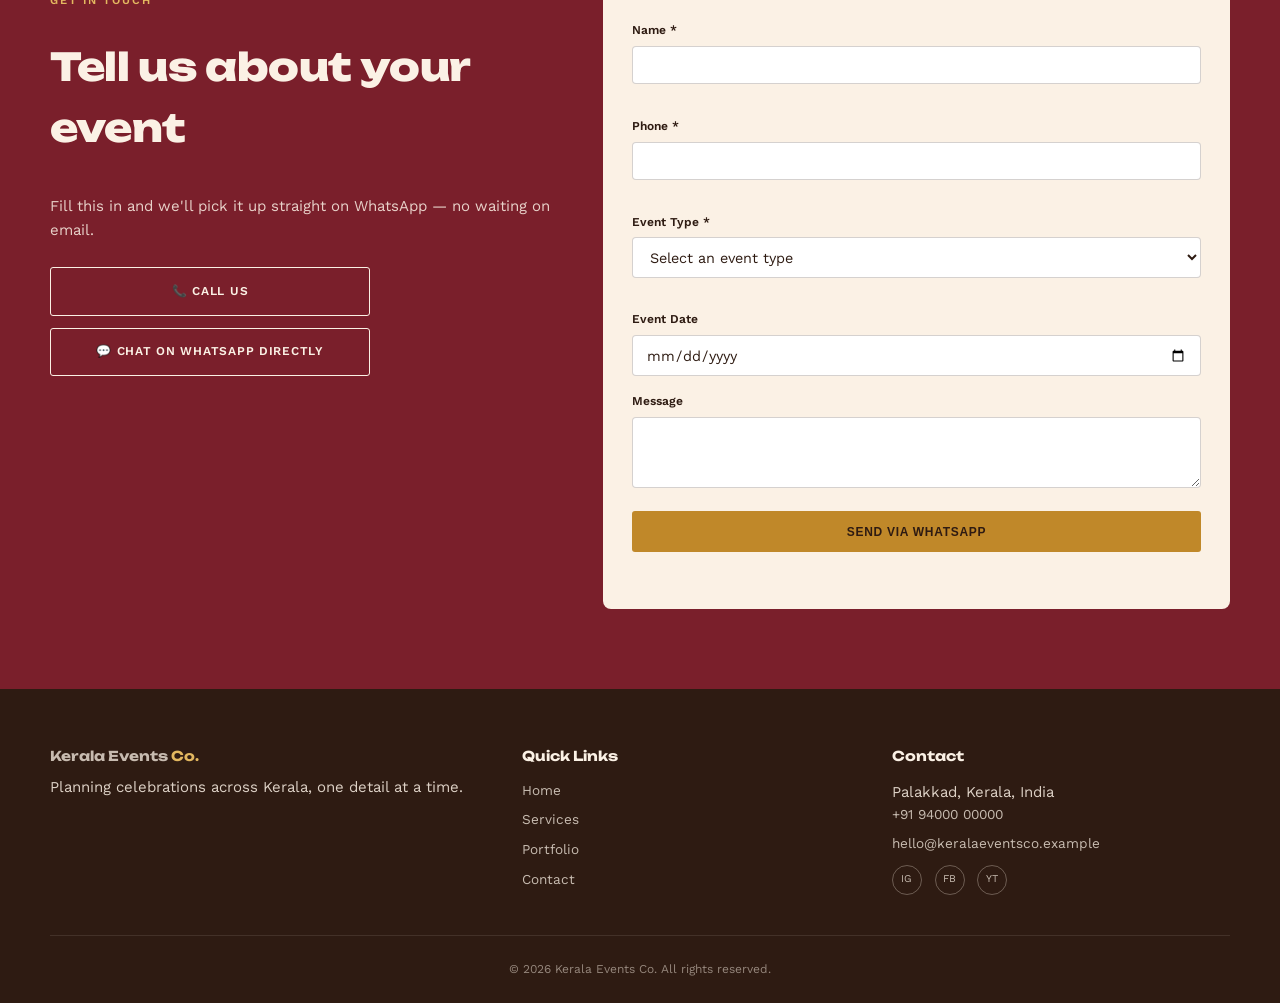
==== commit 0cc87e2e: "Updated" ====
--- a/index.html
+++ b/index.html
@@ -39,9 +39,13 @@
 <!-- ============ HERO ============ -->
 <section class="hero" id="hero">
   <div class="hero-media" aria-hidden="true">
-    <!-- Drop your image file into an "images" folder next to this HTML file,
-         then update the path below to match its filename, e.g. images/hero.jpg -->
-    <img src="images/hero.jpg" alt="" class="hero-img">
+    <!-- Drop two images into an "images" folder next to this HTML file:
+         images/hero-mobile.jpg  -> used on phones (portrait-friendly crop)
+         images/hero.jpg         -> used on tablets/desktops (wide crop) -->
+    <picture>
+      <source srcset="images/hero2.jpg" media="(max-width: 767px)">
+      <img src="images/hero2.jpg" alt="" class="hero-img">
+    </picture>
     <div class="hero-overlay"></div>
   </div>
 
--- a/style.css
+++ b/style.css
@@ -186,17 +186,15 @@
   .main-nav.open { transform: translateY(0); opacity: 1; }
 }
 
-/* ---------- HERO ---------- */
+/* ---------- HERO (shared base) ---------- */
 .hero {
   position: relative;
-  min-height: 92vh;
-  min-height: 100svh;
   display: flex;
   align-items: flex-end;
   overflow: hidden;
 }
 .hero-media { position: absolute; inset: 0; z-index: -1; background: var(--coffee); }
-.hero-img { width: 100%; height: 100%; object-fit: cover; object-position: center; }
+.hero-img { width: 100%; height: 100%; object-fit: cover; }
 .hero-overlay {
   position: absolute; inset: 0;
   background: linear-gradient(180deg, rgba(46,27,18,0.35) 0%, rgba(46,27,18,0.55) 55%, rgba(46,27,18,0.9) 100%);
@@ -213,16 +211,38 @@
 .hero-title {
   font-family: var(--font-display);
   font-weight: 900;
-  font-size: clamp(2.6rem, 9vw, 6.2rem);
-  line-height: 0.98;
   letter-spacing: -0.02em;
   margin-bottom: 1.2rem;
 }
 .hero-sub {
-  font-size: 0.95rem;
   max-width: 34ch;
   margin-bottom: 1.8rem;
   color: rgba(251,241,229,0.9);
+}
+
+/* ---------- HERO — SMARTPHONE (up to 767px) ---------- */
+@media (max-width: 767px) {
+  .hero {
+    min-height: 88svh;
+    min-height: 88vh; /* fallback for older mobile browsers */
+    align-items: flex-end;
+  }
+  .hero-img { object-position: top center; } /* keep faces/subjects near top in frame */
+  .hero-content { padding: 0 1.2rem 10rem; }
+  .hero-title { font-size: 2.0rem; line-height: 1; }
+  .hero-sub { font-size: 0.9rem; margin-bottom: 1.5rem; }
+}
+
+/* ---------- HERO — DESKTOP (768px and up) ---------- */
+@media (min-width: 768px) {
+  .hero {
+    min-height: 92vh;
+    align-items: flex-end;
+  }
+  .hero-img { object-position: center; }
+  .hero-content { padding: 0 1.5rem 5rem; }
+  .hero-title { font-size: clamp(3.2rem, 7.5vw, 6.2rem); line-height: 0.98; }
+  .hero-sub { font-size: 1rem; margin-bottom: 1.8rem; }
 }
 
 /* Signature: kasavu gold-thread strip along hero base */
@@ -436,81 +456,4 @@
 @media (prefers-reduced-motion: reduce) {
   html { scroll-behavior: auto; }
   .fade-in, .fab, .btn { transition: none; }
-}
-
-/* ============================================================
-   SERVICES PAGE — page banner, alternating service rows, CTA banner
-   ============================================================ */
-
-/* ---------- PAGE BANNER (services.html / portfolio.html) ---------- */
-.page-banner {
-  position: relative;
-  background: var(--coffee);
-  padding: 6rem 1.5rem 3.5rem;
-  text-align: center;
-  overflow: hidden;
-}
-.page-banner-inner { max-width: 720px; margin: 0 auto; position: relative; z-index: 1; }
-.page-banner .eyebrow { color: var(--gold-light); }
-.page-banner h1 {
-  font-family: var(--font-display);
-  font-weight: 900;
-  font-size: clamp(2.2rem, 6vw, 3.4rem);
-  color: var(--ivory);
-  letter-spacing: -0.01em;
-  margin-bottom: 0.8rem;
-}
-.page-banner-sub { color: rgba(251,241,229,0.8); font-size: 0.95rem; max-width: 46ch; margin: 0 auto; }
-.page-banner .kasavu-strip { opacity: 0.7; }
-
-/* ---------- SERVICE DETAIL ROWS ---------- */
-.service-detail { padding-top: 4rem; }
-.service-row {
-  display: grid;
-  grid-template-columns: 1fr;
-  gap: 1.8rem;
-  align-items: center;
-  padding: 2.2rem 0;
-}
-.service-row + .service-row { border-top: 1px solid rgba(46,27,18,0.08); }
-.service-row-img img { border-radius: 8px; }
-.service-row-text .service-icon { font-size: 1.8rem; display: block; margin-bottom: 0.6rem; }
-.service-row-text h2 { color: var(--maroon); margin-bottom: 0.8rem; }
-.service-row-text p { font-size: 0.92rem; color: rgba(46,27,18,0.8); max-width: 52ch; }
-
-@media (min-width: 780px) {
-  .service-row { grid-template-columns: 1fr 1fr; gap: 3rem; }
-  .service-row.reverse .service-row-img { order: 2; }
-  .service-row.reverse .service-row-text { order: 1; }
-}
-
-/* ---------- PORTFOLIO DETAIL GRID ---------- */
-.portfolio-detail-grid {
-  display: grid;
-  grid-template-columns: repeat(2, 1fr);
-  gap: 1.4rem;
-}
-.portfolio-item img { border-radius: 6px; aspect-ratio: 1/1; object-fit: cover; }
-.portfolio-item figcaption {
-  margin-top: 0.5rem;
-  font-size: 0.72rem;
-  font-weight: 600;
-  letter-spacing: 0.04em;
-  text-transform: uppercase;
-  color: var(--clay);
-}
-@media (min-width: 640px) { .portfolio-detail-grid { grid-template-columns: repeat(3, 1fr); } }
-@media (min-width: 960px) { .portfolio-detail-grid { grid-template-columns: repeat(5, 1fr); } }
-
-/* ---------- CLOSING CTA BANNER ---------- */
-.cta-banner {
-  background: var(--maroon);
-  padding: 3.5rem 1.5rem;
-  text-align: center;
-}
-.cta-banner h2 {
-  font-family: var(--font-display);
-  color: var(--ivory);
-  font-size: clamp(1.4rem, 3vw, 2rem);
-  margin-bottom: 1.4rem;
 }
